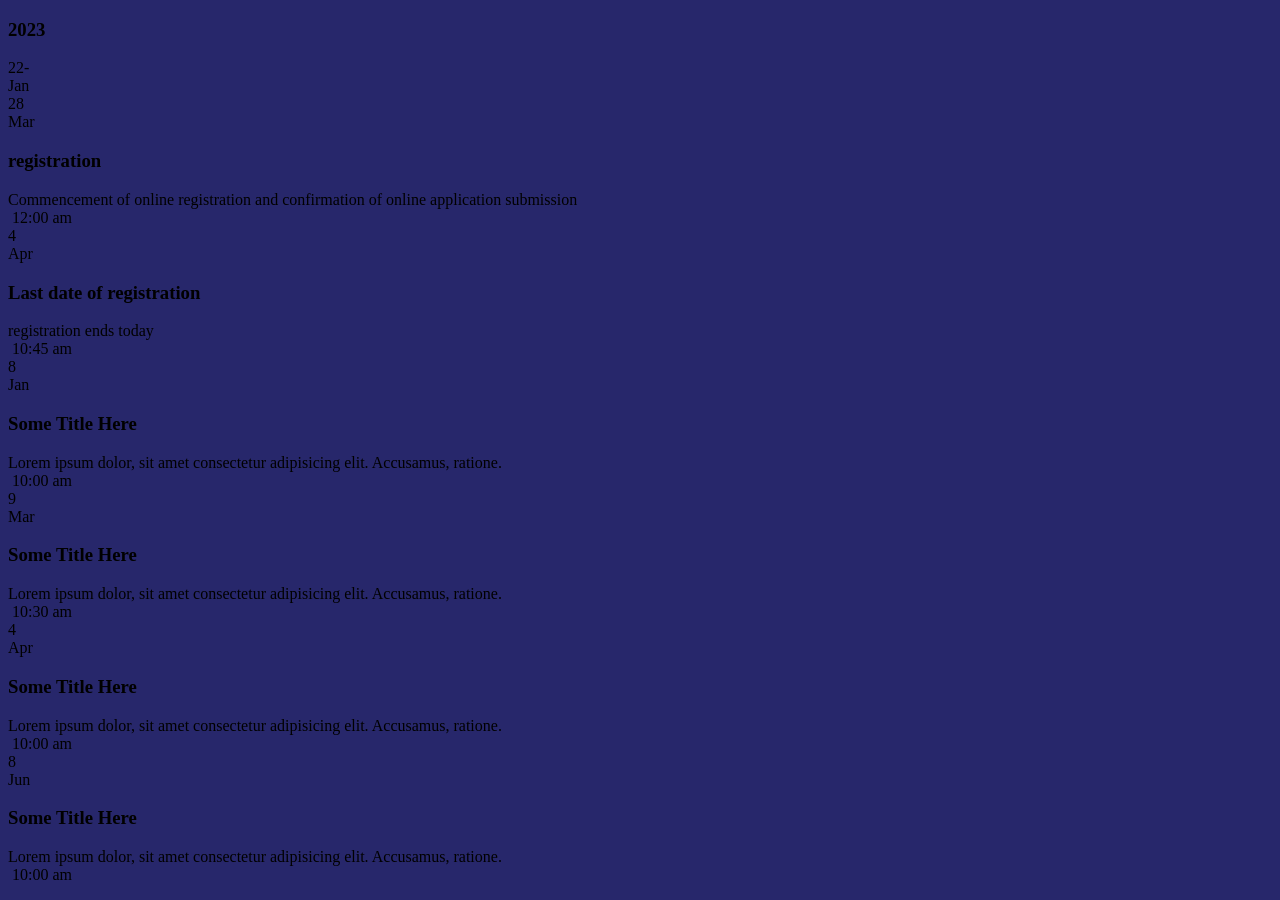
==== templates/calender.html @ 2ef8009b "Create calender.html" ====
<!DOCTYPE html>
<html lang="en">
  <head>
    <meta charset="UTF-8" />
    <meta name="viewport" content="width=device-width, initial-scale=1.0" />
    <title>Event Calendar</title>
    <link rel="stylesheet" href="/static/css/calender.css" />
  </head>
  <body bgcolor=" #27276b">
    

      <div class="event-container">
        <h3 class="year">2023</h3>
        
        <div class="event">
          <div class="event-left">
            <div class="event-date">
              <div class="date">22-</div>
              <div class="month">Jan</div>
              <div class="date">28</div>
              <div class="month">Mar</div>  
            </div>
          </div>
          
          <div class="event-right">
            <h3 class="event-title">registration</h3>
            
            <div class="event-description">
              Commencement of online registration and confirmation of online application submission 
            </div>
            
            <div class="event-timing">
              <img src="images/time.png" alt="" /> 12:00 am
            </div>
          </div>
        </div>
        
        <div class="event">
          <div class="event-left">
            <div class="event-date">
              <div class="date">4</div>
              <div class="month">Apr</div>
            </div>
          </div>
          
          <div class="event-right">
            <h3 class="event-title">Last date of registration</h3>
            
            <div class="event-description">
              registration ends today 
              
            </div>
            
            <div class="event-timing">
              <img src="images/time.png" alt="" /> 10:45 am
            </div>
          </div>
        </div>
        
        
        
        <div class="event">
          <div class="event-left">
            <div class="event-date">
              <div class="date">8</div>
              <div class="month">Jan</div>
            </div>
          </div>
          
          <div class="event-right">
            <h3 class="event-title">Some Title Here</h3>
            
            <div class="event-description">
              Lorem ipsum dolor, sit amet consectetur adipisicing elit. Accusamus,
              ratione.
            </div>
            
            <div class="event-timing">
              <img src="images/time.png" alt="" /> 10:00 am
            </div>
          </div>
        </div>
        
        <div class="event">
          <div class="event-left">
            <div class="event-date">
              <div class="date">9</div>
              <div class="month">Mar</div>
            </div>
          </div>
          
          <div class="event-right">
            <h3 class="event-title">Some Title Here</h3>
            
            <div class="event-description">
              Lorem ipsum dolor, sit amet consectetur adipisicing elit. Accusamus,
            ratione.
          </div>
          
          <div class="event-timing">
            <img src="images/time.png" alt="" /> 10:30 am
          </div>
        </div>
      </div>
      
      <div class="event">
        <div class="event-left">
          <div class="event-date">
            <div class="date">4</div>
            <div class="month">Apr</div>
          </div>
        </div>
        
        <div class="event-right">
          <h3 class="event-title">Some Title Here</h3>
          
          <div class="event-description">
            Lorem ipsum dolor, sit amet consectetur adipisicing elit. Accusamus,
            ratione.
          </div>
          
          <div class="event-timing">
            <img src="images/time.png" alt="" /> 10:00 am
          </div>
        </div>
      </div>
      
      <div class="event">
        <div class="event-left">
          <div class="event-date">
            <div class="date">8</div>
            <div class="month">Jun</div>
          </div>
        </div>
        
        <div class="event-right">
          <h3 class="event-title">Some Title Here</h3>
          
          <div class="event-description">
            Lorem ipsum dolor, sit amet consectetur adipisicing elit. Accusamus,
            ratione.
          </div>
          
          <div class="event-timing">
            <img src="images/time.png" alt="" /> 10:00 am
          </div>
        </div>
      </div>
    </div>
  </body>
</html>
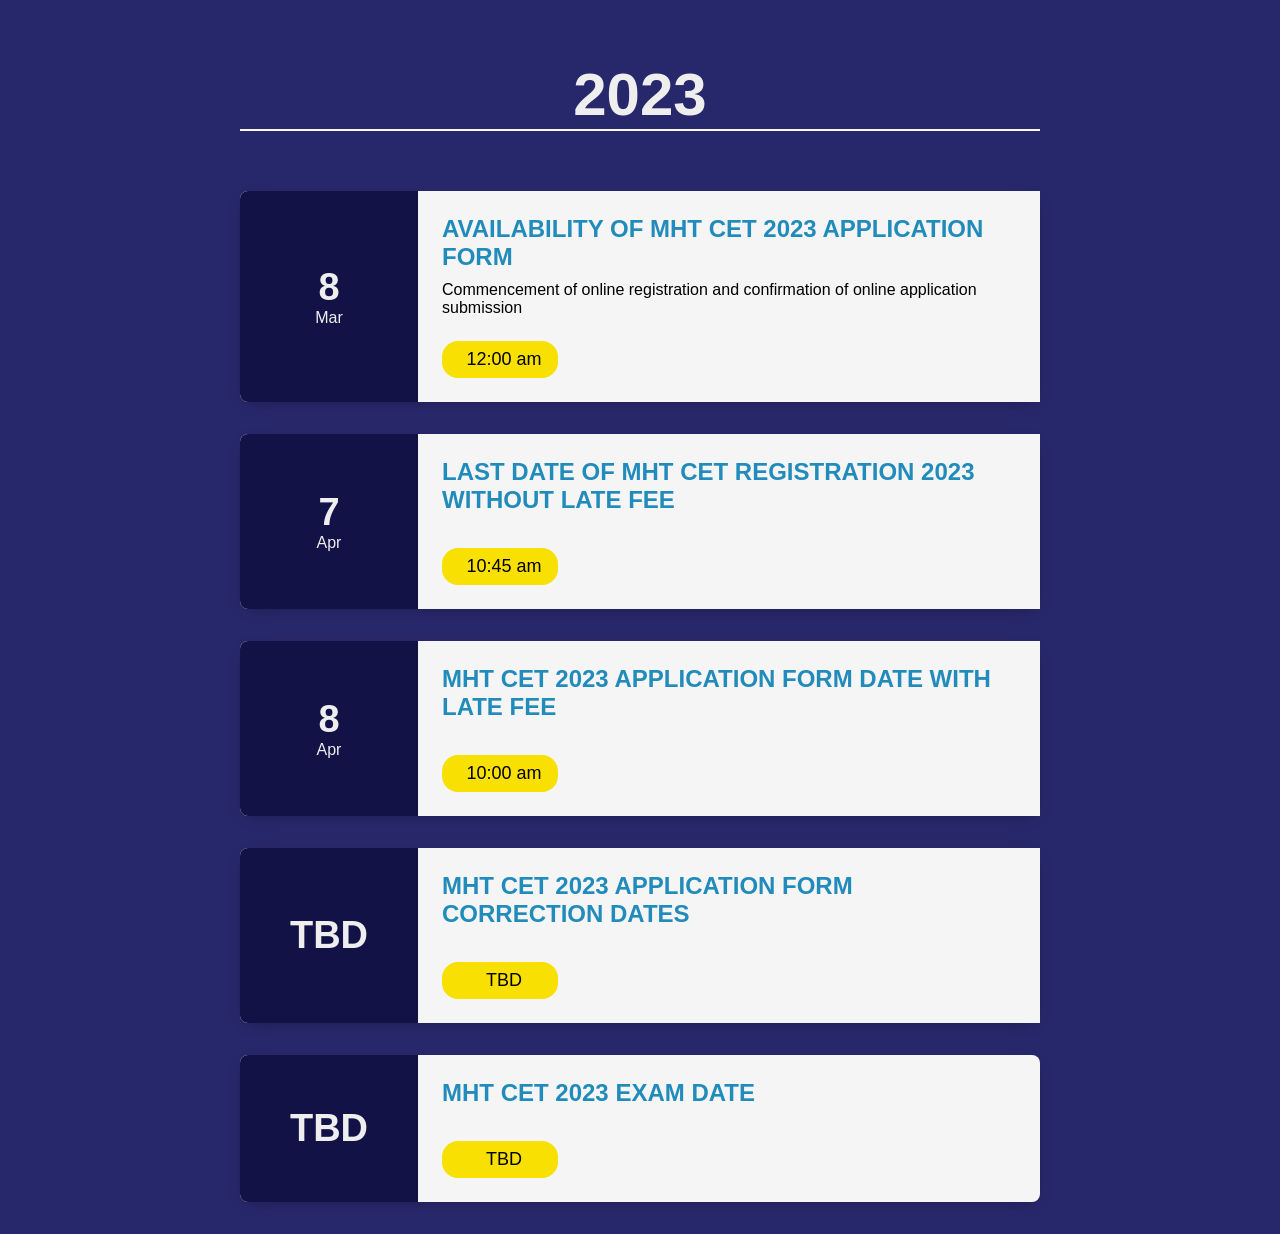
==== commit ab4fe5a9: "Update calender.html" ====
--- a/templates/calender.html
+++ b/templates/calender.html
@@ -11,19 +11,18 @@
 
       <div class="event-container">
         <h3 class="year">2023</h3>
-        
+  
         <div class="event">
           <div class="event-left">
             <div class="event-date">
-              <div class="date">22-</div>
-              <div class="month">Jan</div>
-              <div class="date">28</div>
-              <div class="month">Mar</div>  
+              <div class="date">8</div>
+              <div class="month">Mar</div>
+                
             </div>
           </div>
           
           <div class="event-right">
-            <h3 class="event-title">registration</h3>
+            <h3 class="event-title">Availability of MHT CET 2023 Application Form</h3>
             
             <div class="event-description">
               Commencement of online registration and confirmation of online application submission 
@@ -38,16 +37,16 @@
         <div class="event">
           <div class="event-left">
             <div class="event-date">
-              <div class="date">4</div>
+              <div class="date">7</div>
               <div class="month">Apr</div>
             </div>
           </div>
           
           <div class="event-right">
-            <h3 class="event-title">Last date of registration</h3>
+            <h3 class="event-title">Last date of MHT CET registration 2023 Without Late fee</h3>
             
             <div class="event-description">
-              registration ends today 
+               
               
             </div>
             
@@ -63,16 +62,15 @@
           <div class="event-left">
             <div class="event-date">
               <div class="date">8</div>
-              <div class="month">Jan</div>
+              <div class="month">Apr</div>
             </div>
           </div>
           
           <div class="event-right">
-            <h3 class="event-title">Some Title Here</h3>
+            <h3 class="event-title">MHT CET 2023 application form date with late fee</h3>
             
             <div class="event-description">
-              Lorem ipsum dolor, sit amet consectetur adipisicing elit. Accusamus,
-              ratione.
+              
             </div>
             
             <div class="event-timing">
@@ -84,21 +82,20 @@
         <div class="event">
           <div class="event-left">
             <div class="event-date">
-              <div class="date">9</div>
-              <div class="month">Mar</div>
+              <div class="date">TBD</div>
+              <div class="month"></div>
             </div>
           </div>
           
           <div class="event-right">
-            <h3 class="event-title">Some Title Here</h3>
+            <h3 class="event-title">MHT CET 2023 application form correction dates</h3>
             
             <div class="event-description">
-              Lorem ipsum dolor, sit amet consectetur adipisicing elit. Accusamus,
-            ratione.
+              
           </div>
           
           <div class="event-timing">
-            <img src="images/time.png" alt="" /> 10:30 am
+            <img src="images/time.png" alt="" /> TBD
           </div>
         </div>
       </div>
@@ -106,44 +103,25 @@
       <div class="event">
         <div class="event-left">
           <div class="event-date">
-            <div class="date">4</div>
-            <div class="month">Apr</div>
+            <div class="date">TBD</div>
+            <div class="month"></div>
           </div>
         </div>
         
         <div class="event-right">
-          <h3 class="event-title">Some Title Here</h3>
+          <h3 class="event-title">MHT CET 2023 exam date</h3>
           
           <div class="event-description">
-            Lorem ipsum dolor, sit amet consectetur adipisicing elit. Accusamus,
-            ratione.
+            
           </div>
           
           <div class="event-timing">
-            <img src="images/time.png" alt="" /> 10:00 am
+            <img src="images/time.png" alt="" /> TBD
           </div>
         </div>
       </div>
       
-      <div class="event">
-        <div class="event-left">
-          <div class="event-date">
-            <div class="date">8</div>
-            <div class="month">Jun</div>
-          </div>
-        </div>
-        
-        <div class="event-right">
-          <h3 class="event-title">Some Title Here</h3>
-          
-          <div class="event-description">
-            Lorem ipsum dolor, sit amet consectetur adipisicing elit. Accusamus,
-            ratione.
-          </div>
-          
-          <div class="event-timing">
-            <img src="images/time.png" alt="" /> 10:00 am
-          </div>
+      
         </div>
       </div>
     </div>
--- a/static/css/calender.css
+++ b/static/css/calender.css
@@ -0,0 +1,120 @@
+.event-container {
+  font-family: "Roboto", sans-serif;
+  max-width: 800px;
+  margin: 0 auto;
+  
+}
+.body{
+  background: #27276b;
+}
+.event-container h3.year {
+  font-size: 60px;
+  color: #eee;
+  text-align: center;
+  border-bottom: 2px solid #fbf7f7;
+}
+
+.event-container .event {
+  box-shadow: 0 4px 16px -8px rgba(0, 0, 0, 0.4);
+  display: flex;
+  border-radius: 8px;
+  margin: 32px 0;
+  background: #f5f5f5;
+}
+
+.event .event-left {
+  background: #121247;
+  min-width: 82px;
+  display: flex;
+  align-items: center;
+  justify-content: center;
+  color: #eee;
+  padding: 8px 48px;
+  font-weight: bold;
+  text-align: center;
+  border-radius: 8px 0 0 8px;
+}
+
+.event .event-left .date {
+  font-size: 38px;
+}
+
+.event .event-left .month {
+  font-size: 16px;
+  font-weight: normal;
+}
+
+.event .event-right {
+  display: flex;
+  flex-direction: column;
+  justify-content: center;
+  padding: 0 24px;
+  background: #f5f5f5;
+}
+
+.event .event-right h3.event-title {
+  font-size: 24px;
+  margin: 24px 0 10px 0;
+  color: #218bbb;
+  text-transform: uppercase;
+}
+
+.event .event-right .event-timing {
+  background: #f8e002;
+  display: flex;
+  align-items: center;
+  justify-content: center;
+  width: 100px;
+  padding: 8px;
+  border-radius: 16px;
+  margin: 24px 0;
+  font-size: 18px;
+  font-weight: medium;
+}
+
+.event .event-right .event-timing img {
+  height: 20px;
+  padding-right: 8px;
+}
+
+@media (max-width: 550px) {
+  .event {
+    flex-direction: column;
+  }
+
+  .event .event-left {
+    padding: 0;
+    border-radius: 8px 8px 0 0;
+  }
+
+  .event .event-left .event-date .date,
+  .event .event-left .event-date .month {
+    display: inline-block;
+    font-size: 24px;
+  }
+
+  .event .event-left .event-date {
+    padding: 10px 0;
+  }
+}
+
+@media (max-width: 550px) {
+  .event {
+    flex-direction: column;
+  }
+
+  .event .event-left {
+    padding: 0;
+    border-radius: 8px 8px 0 0;
+  }
+
+  .event .event-left .date,
+  .event .event-left .month {
+    display: inline-block;
+    font-size: 24px;
+  }
+
+  .event .event-left .event-date {
+    padding: 10px 0;
+  }
+}
